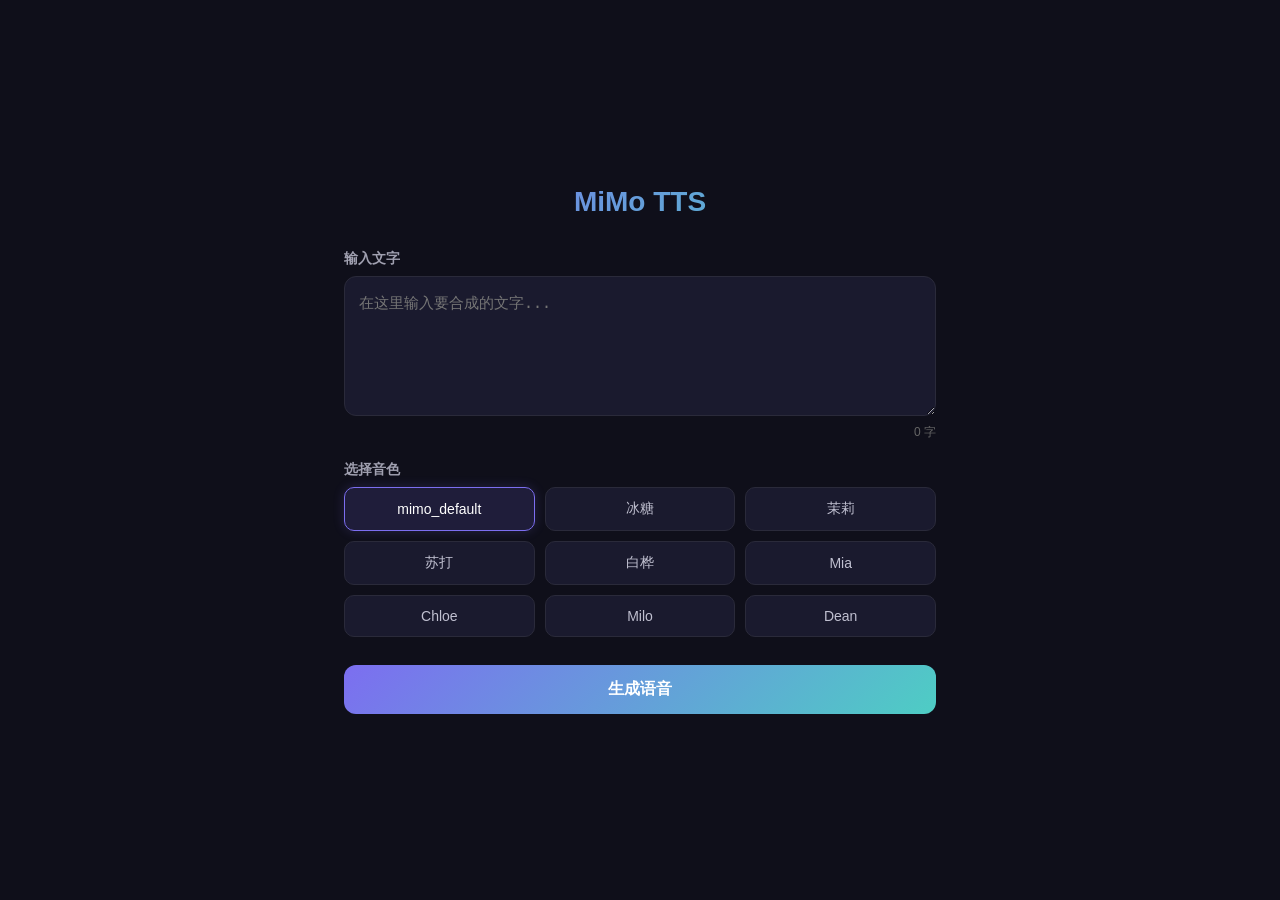
==== static/index.html @ 5cbff575 "initial: existing TTS web app" ====
<!DOCTYPE html>
<html lang="zh-CN">
<head>
<meta charset="UTF-8">
<meta name="viewport" content="width=device-width, initial-scale=1.0">
<title>MiMo TTS - 语音合成</title>
<style>
  * { margin: 0; padding: 0; box-sizing: border-box; }
  body {
    font-family: -apple-system, BlinkMacSystemFont, 'Segoe UI', sans-serif;
    background: #0f0f1a;
    color: #e0e0e0;
    min-height: 100vh;
    display: flex;
    justify-content: center;
    align-items: center;
  }
  .container {
    width: 100%;
    max-width: 640px;
    padding: 24px;
  }
  h1 {
    text-align: center;
    font-size: 28px;
    font-weight: 700;
    margin-bottom: 32px;
    background: linear-gradient(135deg, #7c6ef0, #4ecdc4);
    -webkit-background-clip: text;
    -webkit-text-fill-color: transparent;
  }
  .form-group { margin-bottom: 20px; }
  label {
    display: block;
    font-size: 14px;
    font-weight: 600;
    color: #a0a0b0;
    margin-bottom: 8px;
  }
  textarea {
    width: 100%;
    height: 140px;
    padding: 14px;
    border: 1px solid #2a2a3a;
    border-radius: 12px;
    background: #1a1a2e;
    color: #e0e0e0;
    font-size: 15px;
    line-height: 1.6;
    resize: vertical;
    outline: none;
    transition: border-color 0.2s;
  }
  textarea:focus { border-color: #7c6ef0; }
  .voice-grid {
    display: grid;
    grid-template-columns: repeat(3, 1fr);
    gap: 10px;
  }
  .voice-btn {
    padding: 12px 8px;
    border: 1px solid #2a2a3a;
    border-radius: 10px;
    background: #1a1a2e;
    color: #c0c0d0;
    font-size: 14px;
    cursor: pointer;
    transition: all 0.2s;
    text-align: center;
  }
  .voice-btn:hover { border-color: #7c6ef0; color: #fff; }
  .voice-btn.active {
    border-color: #7c6ef0;
    background: rgba(124, 110, 240, 0.15);
    color: #fff;
    box-shadow: 0 0 12px rgba(124, 110, 240, 0.2);
  }
  .generate-btn {
    width: 100%;
    padding: 14px;
    border: none;
    border-radius: 12px;
    background: linear-gradient(135deg, #7c6ef0, #4ecdc4);
    color: #fff;
    font-size: 16px;
    font-weight: 600;
    cursor: pointer;
    transition: opacity 0.2s;
    margin-top: 8px;
  }
  .generate-btn:hover { opacity: 0.9; }
  .generate-btn:disabled {
    opacity: 0.5;
    cursor: not-allowed;
  }
  .result {
    margin-top: 24px;
    padding: 20px;
    border-radius: 12px;
    background: #1a1a2e;
    border: 1px solid #2a2a3a;
    display: none;
  }
  .result.show { display: block; }
  .result-label {
    font-size: 14px;
    font-weight: 600;
    color: #a0a0b0;
    margin-bottom: 12px;
  }
  audio {
    width: 100%;
    height: 48px;
    border-radius: 8px;
    outline: none;
  }
  .error {
    margin-top: 16px;
    padding: 12px 16px;
    border-radius: 10px;
    background: rgba(255, 80, 80, 0.1);
    border: 1px solid rgba(255, 80, 80, 0.3);
    color: #ff6b6b;
    font-size: 14px;
    display: none;
  }
  .error.show { display: block; }
  .char-count {
    text-align: right;
    font-size: 12px;
    color: #666;
    margin-top: 4px;
  }
  .loading {
    display: none;
    text-align: center;
    margin-top: 20px;
  }
  .loading.show { display: block; }
  .spinner {
    display: inline-block;
    width: 24px;
    height: 24px;
    border: 3px solid #2a2a3a;
    border-top-color: #7c6ef0;
    border-radius: 50%;
    animation: spin 0.8s linear infinite;
  }
  @keyframes spin { to { transform: rotate(360deg); } }
  .loading-text {
    margin-top: 8px;
    font-size: 14px;
    color: #888;
  }
</style>
</head>
<body>
<div class="container">
  <h1>MiMo TTS</h1>

  <div class="form-group">
    <label>输入文字</label>
    <textarea id="text" placeholder="在这里输入要合成的文字..."></textarea>
    <div class="char-count"><span id="count">0</span> 字</div>
  </div>

  <div class="form-group">
    <label>选择音色</label>
    <div class="voice-grid" id="voices"></div>
  </div>

  <button class="generate-btn" id="btn" onclick="generate()">生成语音</button>

  <div class="loading" id="loading">
    <div class="spinner"></div>
    <div class="loading-text">正在生成语音，请稍候...</div>
  </div>

  <div class="error" id="error"></div>

  <div class="result" id="result">
    <div class="result-label">生成结果</div>
    <audio id="audio" controls></audio>
  </div>
</div>

<script>
const VOICES = ["mimo_default", "冰糖", "茉莉", "苏打", "白桦", "Mia", "Chloe", "Milo", "Dean"];
let selectedVoice = "mimo_default";

const voicesEl = document.getElementById("voices");
const textEl = document.getElementById("text");
const countEl = document.getElementById("count");
const btnEl = document.getElementById("btn");
const loadingEl = document.getElementById("loading");
const errorEl = document.getElementById("error");
const resultEl = document.getElementById("result");
const audioEl = document.getElementById("audio");

VOICES.forEach(v => {
  const btn = document.createElement("button");
  btn.className = "voice-btn" + (v === selectedVoice ? " active" : "");
  btn.textContent = v;
  btn.onclick = () => {
    document.querySelectorAll(".voice-btn").forEach(b => b.classList.remove("active"));
    btn.classList.add("active");
    selectedVoice = v;
  };
  voicesEl.appendChild(btn);
});

textEl.addEventListener("input", () => {
  countEl.textContent = textEl.value.length;
});

async function generate() {
  const text = textEl.value.trim();
  if (!text) { showError("请输入文字"); return; }

  hideError();
  resultEl.classList.remove("show");
  btnEl.disabled = true;
  loadingEl.classList.add("show");

  try {
    const resp = await fetch("/api/tts", {
      method: "POST",
      headers: { "Content-Type": "application/json" },
      body: JSON.stringify({ text, voice: selectedVoice }),
    });

    const data = await resp.json();
    if (!resp.ok) throw new Error(data.error || "Request failed");

    const blob = b64toBlob(data.audio, "audio/wav");
    audioEl.src = URL.createObjectURL(blob);
    resultEl.classList.add("show");
    audioEl.play();
  } catch (e) {
    showError(e.message);
  } finally {
    btnEl.disabled = false;
    loadingEl.classList.remove("show");
  }
}

function b64toBlob(b64, type) {
  const bin = atob(b64);
  const arr = new Uint8Array(bin.length);
  for (let i = 0; i < bin.length; i++) arr[i] = bin.charCodeAt(i);
  return new Blob([arr], { type });
}

function showError(msg) {
  errorEl.textContent = msg;
  errorEl.classList.add("show");
}
function hideError() {
  errorEl.classList.remove("show");
}
</script>
</body>
</html>
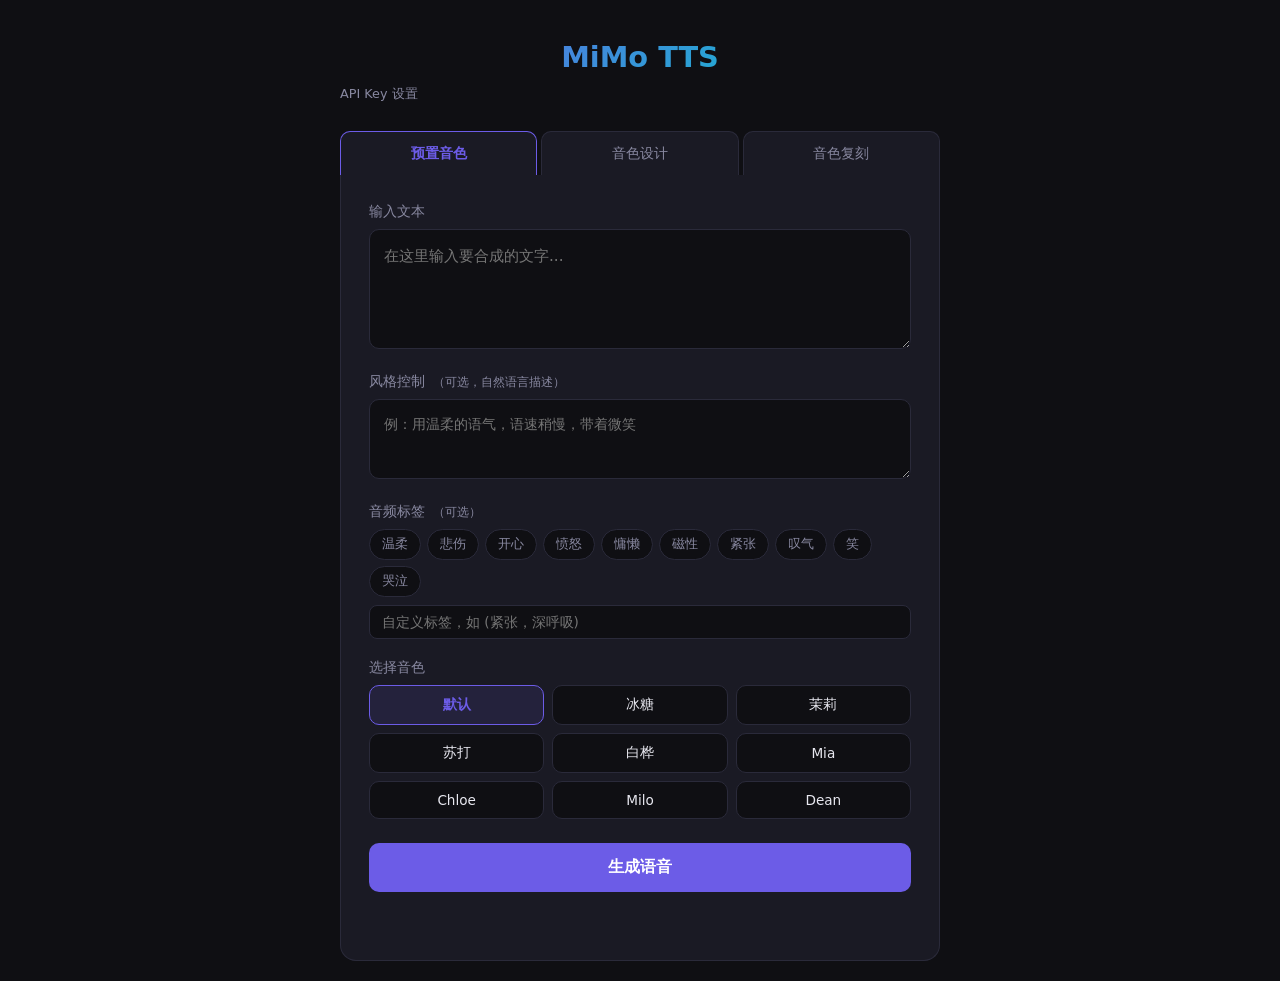
==== commit cd7847d7: "feat: add HTML page with three tabs Replace the single-tab TTS page with a full three-tab interface:" ====
--- a/static/index.html
+++ b/static/index.html
@@ -3,261 +3,162 @@
 <head>
 <meta charset="UTF-8">
 <meta name="viewport" content="width=device-width, initial-scale=1.0">
-<title>MiMo TTS - 语音合成</title>
-<style>
-  * { margin: 0; padding: 0; box-sizing: border-box; }
-  body {
-    font-family: -apple-system, BlinkMacSystemFont, 'Segoe UI', sans-serif;
-    background: #0f0f1a;
-    color: #e0e0e0;
-    min-height: 100vh;
-    display: flex;
-    justify-content: center;
-    align-items: center;
-  }
-  .container {
-    width: 100%;
-    max-width: 640px;
-    padding: 24px;
-  }
-  h1 {
-    text-align: center;
-    font-size: 28px;
-    font-weight: 700;
-    margin-bottom: 32px;
-    background: linear-gradient(135deg, #7c6ef0, #4ecdc4);
-    -webkit-background-clip: text;
-    -webkit-text-fill-color: transparent;
-  }
-  .form-group { margin-bottom: 20px; }
-  label {
-    display: block;
-    font-size: 14px;
-    font-weight: 600;
-    color: #a0a0b0;
-    margin-bottom: 8px;
-  }
-  textarea {
-    width: 100%;
-    height: 140px;
-    padding: 14px;
-    border: 1px solid #2a2a3a;
-    border-radius: 12px;
-    background: #1a1a2e;
-    color: #e0e0e0;
-    font-size: 15px;
-    line-height: 1.6;
-    resize: vertical;
-    outline: none;
-    transition: border-color 0.2s;
-  }
-  textarea:focus { border-color: #7c6ef0; }
-  .voice-grid {
-    display: grid;
-    grid-template-columns: repeat(3, 1fr);
-    gap: 10px;
-  }
-  .voice-btn {
-    padding: 12px 8px;
-    border: 1px solid #2a2a3a;
-    border-radius: 10px;
-    background: #1a1a2e;
-    color: #c0c0d0;
-    font-size: 14px;
-    cursor: pointer;
-    transition: all 0.2s;
-    text-align: center;
-  }
-  .voice-btn:hover { border-color: #7c6ef0; color: #fff; }
-  .voice-btn.active {
-    border-color: #7c6ef0;
-    background: rgba(124, 110, 240, 0.15);
-    color: #fff;
-    box-shadow: 0 0 12px rgba(124, 110, 240, 0.2);
-  }
-  .generate-btn {
-    width: 100%;
-    padding: 14px;
-    border: none;
-    border-radius: 12px;
-    background: linear-gradient(135deg, #7c6ef0, #4ecdc4);
-    color: #fff;
-    font-size: 16px;
-    font-weight: 600;
-    cursor: pointer;
-    transition: opacity 0.2s;
-    margin-top: 8px;
-  }
-  .generate-btn:hover { opacity: 0.9; }
-  .generate-btn:disabled {
-    opacity: 0.5;
-    cursor: not-allowed;
-  }
-  .result {
-    margin-top: 24px;
-    padding: 20px;
-    border-radius: 12px;
-    background: #1a1a2e;
-    border: 1px solid #2a2a3a;
-    display: none;
-  }
-  .result.show { display: block; }
-  .result-label {
-    font-size: 14px;
-    font-weight: 600;
-    color: #a0a0b0;
-    margin-bottom: 12px;
-  }
-  audio {
-    width: 100%;
-    height: 48px;
-    border-radius: 8px;
-    outline: none;
-  }
-  .error {
-    margin-top: 16px;
-    padding: 12px 16px;
-    border-radius: 10px;
-    background: rgba(255, 80, 80, 0.1);
-    border: 1px solid rgba(255, 80, 80, 0.3);
-    color: #ff6b6b;
-    font-size: 14px;
-    display: none;
-  }
-  .error.show { display: block; }
-  .char-count {
-    text-align: right;
-    font-size: 12px;
-    color: #666;
-    margin-top: 4px;
-  }
-  .loading {
-    display: none;
-    text-align: center;
-    margin-top: 20px;
-  }
-  .loading.show { display: block; }
-  .spinner {
-    display: inline-block;
-    width: 24px;
-    height: 24px;
-    border: 3px solid #2a2a3a;
-    border-top-color: #7c6ef0;
-    border-radius: 50%;
-    animation: spin 0.8s linear infinite;
-  }
-  @keyframes spin { to { transform: rotate(360deg); } }
-  .loading-text {
-    margin-top: 8px;
-    font-size: 14px;
-    color: #888;
-  }
-</style>
+<title>MiMo TTS</title>
+<link rel="stylesheet" href="style.css">
 </head>
 <body>
 <div class="container">
   <h1>MiMo TTS</h1>
 
-  <div class="form-group">
-    <label>输入文字</label>
-    <textarea id="text" placeholder="在这里输入要合成的文字..."></textarea>
-    <div class="char-count"><span id="count">0</span> 字</div>
+  <!-- API Key -->
+  <div class="api-key-section">
+    <button class="api-key-toggle" id="apiKeyToggle">API Key 设置</button>
+    <div class="api-key-panel" id="apiKeyPanel">
+      <div class="api-key-row">
+        <input type="password" id="apiKeyInput" placeholder="输入你的 API Key（留空使用默认）">
+        <button class="btn-sm" id="apiKeySave">保存</button>
+        <button class="btn-sm" id="apiKeyReset">恢复默认</button>
+      </div>
+    </div>
   </div>
 
-  <div class="form-group">
-    <label>选择音色</label>
-    <div class="voice-grid" id="voices"></div>
+  <!-- Tabs -->
+  <div class="tabs">
+    <button class="tab-btn active" data-tab="preset">预置音色</button>
+    <button class="tab-btn" data-tab="design">音色设计</button>
+    <button class="tab-btn" data-tab="clone">音色复刻</button>
   </div>
 
-  <button class="generate-btn" id="btn" onclick="generate()">生成语音</button>
+  <div class="card">
+    <!-- Tab 1: Preset -->
+    <div class="tab-content active" id="tab-preset">
+      <div class="input-group">
+        <label>输入文本</label>
+        <textarea id="presetText" placeholder="在这里输入要合成的文字..."></textarea>
+      </div>
 
-  <div class="loading" id="loading">
-    <div class="spinner"></div>
-    <div class="loading-text">正在生成语音，请稍候...</div>
-  </div>
+      <div class="input-group">
+        <label>风格控制 <span class="optional-hint">（可选，自然语言描述）</span></label>
+        <textarea class="small" id="presetStyle" placeholder="例：用温柔的语气，语速稍慢，带着微笑"></textarea>
+      </div>
 
-  <div class="error" id="error"></div>
+      <div class="input-group">
+        <label>音频标签 <span class="optional-hint">（可选）</span></label>
+        <div class="tag-buttons" id="tagButtons">
+          <button class="tag-btn" data-tag="(温柔)">温柔</button>
+          <button class="tag-btn" data-tag="(悲伤)">悲伤</button>
+          <button class="tag-btn" data-tag="(开心)">开心</button>
+          <button class="tag-btn" data-tag="(愤怒)">愤怒</button>
+          <button class="tag-btn" data-tag="(慵懒)">慵懒</button>
+          <button class="tag-btn" data-tag="(磁性)">磁性</button>
+          <button class="tag-btn" data-tag="(紧张)">紧张</button>
+          <button class="tag-btn" data-tag="(叹气)">叹气</button>
+          <button class="tag-btn" data-tag="(笑)">笑</button>
+          <button class="tag-btn" data-tag="(哭泣)">哭泣</button>
+        </div>
+        <input type="text" id="presetTag" placeholder="自定义标签，如 (紧张，深呼吸)" style="
+          width: 100%;
+          padding: 8px 12px;
+          background: var(--bg);
+          border: 1px solid var(--border);
+          border-radius: 8px;
+          color: var(--text);
+          font-size: 0.85rem;
+          font-family: inherit;
+          outline: none;
+        ">
+      </div>
 
-  <div class="result" id="result">
-    <div class="result-label">生成结果</div>
-    <audio id="audio" controls></audio>
+      <div class="input-group">
+        <label>选择音色</label>
+        <div class="voice-grid" id="voiceGrid">
+          <button class="voice-btn active" data-voice="mimo_default">默认</button>
+          <button class="voice-btn" data-voice="冰糖">冰糖</button>
+          <button class="voice-btn" data-voice="茉莉">茉莉</button>
+          <button class="voice-btn" data-voice="苏打">苏打</button>
+          <button class="voice-btn" data-voice="白桦">白桦</button>
+          <button class="voice-btn" data-voice="Mia">Mia</button>
+          <button class="voice-btn" data-voice="Chloe">Chloe</button>
+          <button class="voice-btn" data-voice="Milo">Milo</button>
+          <button class="voice-btn" data-voice="Dean">Dean</button>
+        </div>
+      </div>
+
+      <button class="generate-btn" id="presetGenerate">生成语音</button>
+      <div class="player-section" id="presetPlayer">
+        <div class="player-row">
+          <audio id="presetAudio" controls></audio>
+          <a class="download-btn" id="presetDownload" download="preset.wav">下载</a>
+        </div>
+      </div>
+      <div class="status" id="presetStatus"></div>
+    </div>
+
+    <!-- Tab 2: Design -->
+    <div class="tab-content" id="tab-design">
+      <div class="input-group">
+        <label>音色描述</label>
+        <textarea id="designDesc" placeholder="描述你想要的音色，例：年轻女性，温柔甜美，语速适中，像在耳边轻声说话"></textarea>
+      </div>
+
+      <div class="checkbox-group">
+        <input type="checkbox" id="designOptimize" checked>
+        <label for="designOptimize">智能润色文本（optimize_text_preview）</label>
+      </div>
+
+      <div class="input-group">
+        <label>合成文本 <span class="optional-hint">（开启智能润色时可不填）</span></label>
+        <textarea class="small" id="designText" placeholder="要合成的文本..."></textarea>
+      </div>
+
+      <button class="generate-btn" id="designGenerate">生成语音</button>
+      <div class="player-section" id="designPlayer">
+        <div class="player-row">
+          <audio id="designAudio" controls></audio>
+          <a class="download-btn" id="designDownload" download="design.wav">下载</a>
+        </div>
+      </div>
+      <div class="status" id="designStatus"></div>
+    </div>
+
+    <!-- Tab 3: Clone -->
+    <div class="tab-content" id="tab-clone">
+      <div class="input-group">
+        <label>上传音频样本</label>
+        <div class="upload-zone" id="uploadZone">
+          <div class="upload-icon">+</div>
+          <div class="upload-text">拖拽文件到此处，或点击选择</div>
+          <div class="upload-hint">支持 mp3、wav，最大 10MB</div>
+        </div>
+        <input type="file" id="cloneFile" accept=".mp3,.wav" style="display:none">
+        <div class="file-info" id="fileInfo">
+          <span class="file-name" id="fileName"></span>
+          <button class="file-remove" id="fileRemove">✕</button>
+        </div>
+      </div>
+
+      <div class="input-group">
+        <label>风格控制 <span class="optional-hint">（可选，自然语言描述）</span></label>
+        <textarea class="small" id="cloneStyle" placeholder="例：用欢快的语气，语速稍快"></textarea>
+      </div>
+
+      <div class="input-group">
+        <label>合成文本</label>
+        <textarea id="cloneText" placeholder="要合成的文字..."></textarea>
+      </div>
+
+      <button class="generate-btn" id="cloneGenerate">生成语音</button>
+      <div class="player-section" id="clonePlayer">
+        <div class="player-row">
+          <audio id="cloneAudio" controls></audio>
+          <a class="download-btn" id="cloneDownload" download="clone.wav">下载</a>
+        </div>
+      </div>
+      <div class="status" id="cloneStatus"></div>
+    </div>
   </div>
 </div>
 
-<script>
-const VOICES = ["mimo_default", "冰糖", "茉莉", "苏打", "白桦", "Mia", "Chloe", "Milo", "Dean"];
-let selectedVoice = "mimo_default";
-
-const voicesEl = document.getElementById("voices");
-const textEl = document.getElementById("text");
-const countEl = document.getElementById("count");
-const btnEl = document.getElementById("btn");
-const loadingEl = document.getElementById("loading");
-const errorEl = document.getElementById("error");
-const resultEl = document.getElementById("result");
-const audioEl = document.getElementById("audio");
-
-VOICES.forEach(v => {
-  const btn = document.createElement("button");
-  btn.className = "voice-btn" + (v === selectedVoice ? " active" : "");
-  btn.textContent = v;
-  btn.onclick = () => {
-    document.querySelectorAll(".voice-btn").forEach(b => b.classList.remove("active"));
-    btn.classList.add("active");
-    selectedVoice = v;
-  };
-  voicesEl.appendChild(btn);
-});
-
-textEl.addEventListener("input", () => {
-  countEl.textContent = textEl.value.length;
-});
-
-async function generate() {
-  const text = textEl.value.trim();
-  if (!text) { showError("请输入文字"); return; }
-
-  hideError();
-  resultEl.classList.remove("show");
-  btnEl.disabled = true;
-  loadingEl.classList.add("show");
-
-  try {
-    const resp = await fetch("/api/tts", {
-      method: "POST",
-      headers: { "Content-Type": "application/json" },
-      body: JSON.stringify({ text, voice: selectedVoice }),
-    });
-
-    const data = await resp.json();
-    if (!resp.ok) throw new Error(data.error || "Request failed");
-
-    const blob = b64toBlob(data.audio, "audio/wav");
-    audioEl.src = URL.createObjectURL(blob);
-    resultEl.classList.add("show");
-    audioEl.play();
-  } catch (e) {
-    showError(e.message);
-  } finally {
-    btnEl.disabled = false;
-    loadingEl.classList.remove("show");
-  }
-}
-
-function b64toBlob(b64, type) {
-  const bin = atob(b64);
-  const arr = new Uint8Array(bin.length);
-  for (let i = 0; i < bin.length; i++) arr[i] = bin.charCodeAt(i);
-  return new Blob([arr], { type });
-}
-
-function showError(msg) {
-  errorEl.textContent = msg;
-  errorEl.classList.add("show");
-}
-function hideError() {
-  errorEl.classList.remove("show");
-}
-</script>
+<script src="app.js"></script>
 </body>
 </html>
--- a/static/style.css
+++ b/static/style.css
@@ -0,0 +1,406 @@
+* { margin: 0; padding: 0; box-sizing: border-box; }
+
+:root {
+  --bg: #0f0f13;
+  --card: #1a1a24;
+  --border: #2a2a3a;
+  --primary: #6c5ce7;
+  --primary-hover: #7c6cf7;
+  --text: #e8e8f0;
+  --text-dim: #8888a0;
+  --accent: #00cec9;
+  --error: #ff6b6b;
+}
+
+body {
+  font-family: 'Segoe UI', system-ui, -apple-system, sans-serif;
+  background: var(--bg);
+  color: var(--text);
+  min-height: 100vh;
+  display: flex;
+  justify-content: center;
+  padding: 20px;
+}
+
+.container {
+  width: 100%;
+  max-width: 600px;
+  padding-top: 20px;
+}
+
+/* Header */
+h1 {
+  text-align: center;
+  font-size: 1.8rem;
+  font-weight: 700;
+  margin-bottom: 8px;
+  background: linear-gradient(135deg, var(--primary), var(--accent));
+  -webkit-background-clip: text;
+  -webkit-text-fill-color: transparent;
+}
+
+/* API Key Section */
+.api-key-section {
+  margin-bottom: 24px;
+}
+
+.api-key-toggle {
+  background: none;
+  border: none;
+  color: var(--text-dim);
+  font-size: 0.8rem;
+  cursor: pointer;
+  padding: 4px 0;
+  font-family: inherit;
+}
+
+.api-key-toggle:hover { color: var(--text); }
+
+.api-key-panel {
+  display: none;
+  margin-top: 8px;
+  padding: 14px;
+  background: var(--card);
+  border: 1px solid var(--border);
+  border-radius: 10px;
+}
+
+.api-key-panel.show { display: block; }
+
+.api-key-row {
+  display: flex;
+  gap: 8px;
+  align-items: center;
+}
+
+.api-key-row input {
+  flex: 1;
+  padding: 8px 12px;
+  background: var(--bg);
+  border: 1px solid var(--border);
+  border-radius: 8px;
+  color: var(--text);
+  font-size: 0.85rem;
+  font-family: inherit;
+  outline: none;
+}
+
+.api-key-row input:focus { border-color: var(--primary); }
+
+.btn-sm {
+  padding: 8px 14px;
+  border: 1px solid var(--border);
+  border-radius: 8px;
+  background: var(--bg);
+  color: var(--text-dim);
+  font-size: 0.8rem;
+  cursor: pointer;
+  font-family: inherit;
+  white-space: nowrap;
+}
+
+.btn-sm:hover { border-color: var(--primary); color: var(--text); }
+
+/* Tabs */
+.tabs {
+  display: flex;
+  gap: 4px;
+  margin-bottom: 0;
+}
+
+.tab-btn {
+  flex: 1;
+  padding: 12px 8px;
+  background: var(--card);
+  border: 1px solid var(--border);
+  border-bottom: none;
+  border-radius: 10px 10px 0 0;
+  color: var(--text-dim);
+  font-size: 0.9rem;
+  font-weight: 500;
+  cursor: pointer;
+  font-family: inherit;
+  transition: all 0.2s;
+}
+
+.tab-btn:hover { color: var(--text); }
+
+.tab-btn.active {
+  background: var(--card);
+  color: var(--primary);
+  border-color: var(--primary);
+  font-weight: 600;
+}
+
+/* Card */
+.card {
+  background: var(--card);
+  border: 1px solid var(--border);
+  border-radius: 0 0 16px 16px;
+  padding: 28px;
+  border-top: none;
+}
+
+/* Tab content */
+.tab-content { display: none; }
+.tab-content.active { display: block; }
+
+/* Form elements */
+label {
+  display: block;
+  font-size: 0.85rem;
+  color: var(--text-dim);
+  margin-bottom: 8px;
+  font-weight: 500;
+}
+
+textarea {
+  width: 100%;
+  height: 120px;
+  background: var(--bg);
+  border: 1px solid var(--border);
+  border-radius: 10px;
+  color: var(--text);
+  padding: 14px;
+  font-size: 0.95rem;
+  resize: vertical;
+  outline: none;
+  transition: border-color 0.2s;
+  font-family: inherit;
+  line-height: 1.6;
+}
+
+textarea:focus { border-color: var(--primary); }
+
+textarea.small {
+  height: 80px;
+  font-size: 0.85rem;
+}
+
+.input-group { margin-bottom: 20px; }
+
+.input-group label {
+  margin-bottom: 8px;
+}
+
+.optional-hint {
+  font-size: 0.75rem;
+  color: var(--text-dim);
+  font-weight: 400;
+  margin-left: 4px;
+}
+
+/* Voice grid */
+.voice-grid {
+  display: grid;
+  grid-template-columns: repeat(3, 1fr);
+  gap: 8px;
+  margin-bottom: 20px;
+}
+
+.voice-btn {
+  background: var(--bg);
+  border: 1.5px solid var(--border);
+  border-radius: 10px;
+  color: var(--text);
+  padding: 10px 6px;
+  font-size: 0.85rem;
+  cursor: pointer;
+  transition: all 0.2s;
+  text-align: center;
+  font-family: inherit;
+}
+
+.voice-btn:hover { border-color: var(--primary); }
+
+.voice-btn.active {
+  border-color: var(--primary);
+  background: rgba(108, 92, 231, 0.12);
+  color: var(--primary);
+  font-weight: 600;
+}
+
+/* Audio tag quick buttons */
+.tag-buttons {
+  display: flex;
+  flex-wrap: wrap;
+  gap: 6px;
+  margin-bottom: 8px;
+}
+
+.tag-btn {
+  padding: 6px 12px;
+  background: var(--bg);
+  border: 1px solid var(--border);
+  border-radius: 16px;
+  color: var(--text-dim);
+  font-size: 0.8rem;
+  cursor: pointer;
+  font-family: inherit;
+  transition: all 0.2s;
+}
+
+.tag-btn:hover { border-color: var(--accent); color: var(--accent); }
+
+.tag-btn.active {
+  border-color: var(--accent);
+  background: rgba(0, 206, 201, 0.12);
+  color: var(--accent);
+}
+
+/* Checkbox */
+.checkbox-group {
+  display: flex;
+  align-items: center;
+  gap: 8px;
+  margin-bottom: 16px;
+}
+
+.checkbox-group input[type="checkbox"] {
+  accent-color: var(--primary);
+  width: 16px;
+  height: 16px;
+}
+
+.checkbox-group label {
+  margin-bottom: 0;
+  font-size: 0.85rem;
+  cursor: pointer;
+}
+
+/* File upload */
+.upload-zone {
+  border: 2px dashed var(--border);
+  border-radius: 12px;
+  padding: 28px;
+  text-align: center;
+  cursor: pointer;
+  transition: all 0.2s;
+  margin-bottom: 8px;
+}
+
+.upload-zone:hover,
+.upload-zone.dragover {
+  border-color: var(--primary);
+  background: rgba(108, 92, 231, 0.05);
+}
+
+.upload-zone .upload-icon {
+  font-size: 2rem;
+  margin-bottom: 8px;
+}
+
+.upload-zone .upload-text {
+  color: var(--text-dim);
+  font-size: 0.85rem;
+}
+
+.upload-zone .upload-hint {
+  color: var(--text-dim);
+  font-size: 0.75rem;
+  margin-top: 4px;
+}
+
+.file-info {
+  display: none;
+  align-items: center;
+  gap: 8px;
+  padding: 10px 14px;
+  background: var(--bg);
+  border: 1px solid var(--border);
+  border-radius: 8px;
+  margin-bottom: 16px;
+  font-size: 0.85rem;
+}
+
+.file-info.show { display: flex; }
+
+.file-info .file-name { flex: 1; color: var(--accent); }
+
+.file-remove {
+  background: none;
+  border: none;
+  color: var(--error);
+  cursor: pointer;
+  font-size: 1rem;
+  padding: 0 4px;
+}
+
+/* Generate button */
+.generate-btn {
+  width: 100%;
+  padding: 14px;
+  background: var(--primary);
+  border: none;
+  border-radius: 10px;
+  color: white;
+  font-size: 1rem;
+  font-weight: 600;
+  cursor: pointer;
+  transition: all 0.2s;
+  font-family: inherit;
+  margin-top: 4px;
+}
+
+.generate-btn:hover:not(:disabled) {
+  background: var(--primary-hover);
+  transform: translateY(-1px);
+}
+
+.generate-btn:disabled {
+  opacity: 0.5;
+  cursor: not-allowed;
+  transform: none;
+}
+
+.generate-btn.loading {
+  background: var(--border);
+  pointer-events: none;
+}
+
+/* Player section */
+.player-section {
+  margin-top: 24px;
+  display: none;
+}
+
+.player-section.show { display: block; }
+
+.player-row {
+  display: flex;
+  align-items: center;
+  gap: 12px;
+}
+
+audio {
+  flex: 1;
+  height: 48px;
+  border-radius: 8px;
+  outline: none;
+}
+
+.download-btn {
+  padding: 10px 16px;
+  background: var(--bg);
+  border: 1px solid var(--border);
+  border-radius: 8px;
+  color: var(--text);
+  font-size: 0.85rem;
+  cursor: pointer;
+  font-family: inherit;
+  white-space: nowrap;
+  text-decoration: none;
+}
+
+.download-btn:hover { border-color: var(--accent); color: var(--accent); }
+
+/* Status */
+.status {
+  text-align: center;
+  margin-top: 16px;
+  font-size: 0.85rem;
+  min-height: 24px;
+}
+
+.status.error { color: var(--error); }
+.status.success { color: var(--accent); }
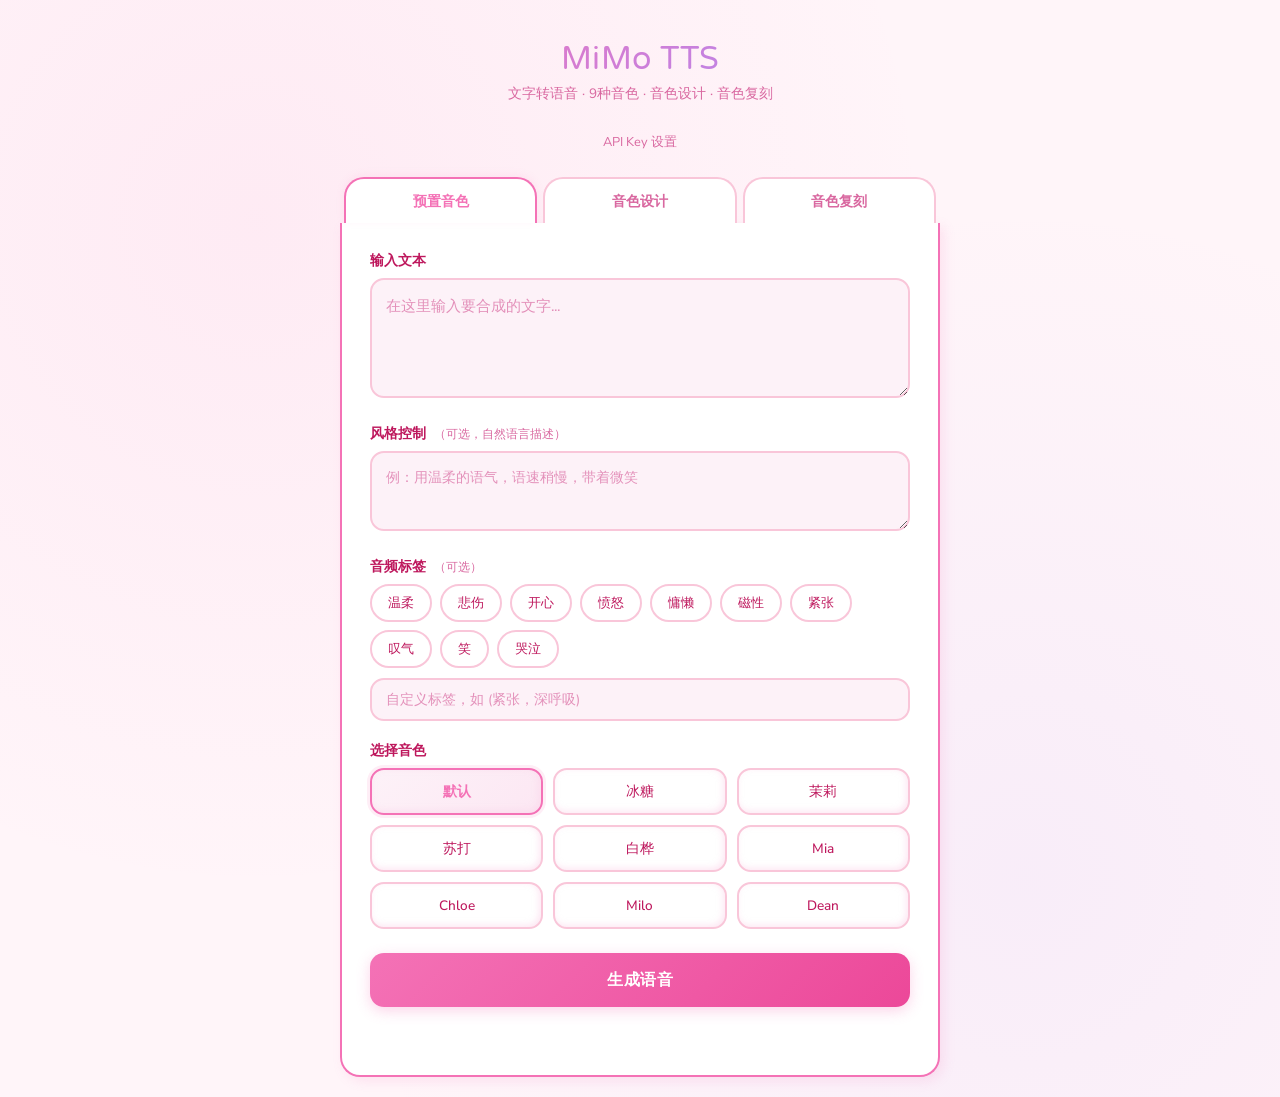
==== commit 190bfba7: "feat: redesign frontend with cute claymorphism style" ====
--- a/static/index.html
+++ b/static/index.html
@@ -9,6 +9,7 @@
 <body>
 <div class="container">
   <h1>MiMo TTS</h1>
+  <p class="subtitle">文字转语音 · 9种音色 · 音色设计 · 音色复刻</p>
 
   <!-- API Key -->
   <div class="api-key-section">
@@ -56,17 +57,7 @@
           <button class="tag-btn" data-tag="(笑)">笑</button>
           <button class="tag-btn" data-tag="(哭泣)">哭泣</button>
         </div>
-        <input type="text" id="presetTag" placeholder="自定义标签，如 (紧张，深呼吸)" style="
-          width: 100%;
-          padding: 8px 12px;
-          background: var(--bg);
-          border: 1px solid var(--border);
-          border-radius: 8px;
-          color: var(--text);
-          font-size: 0.85rem;
-          font-family: inherit;
-          outline: none;
-        ">
+        <input type="text" id="presetTag" class="custom-tag-input" placeholder="自定义标签，如 (紧张，深呼吸)">
       </div>
 
       <div class="input-group">
--- a/static/style.css
+++ b/static/style.css
@@ -1,20 +1,36 @@
+@import url('https://fonts.googleapis.com/css2?family=Nunito+Sans:wght@300;400;500;600;700&family=Varela+Round&display=swap');
+
 * { margin: 0; padding: 0; box-sizing: border-box; }
 
 :root {
-  --bg: #0f0f13;
-  --card: #1a1a24;
-  --border: #2a2a3a;
-  --primary: #6c5ce7;
-  --primary-hover: #7c6cf7;
-  --text: #e8e8f0;
-  --text-dim: #8888a0;
-  --accent: #00cec9;
-  --error: #ff6b6b;
+  --bg: #FFF5F9;
+  --card: #FFFFFF;
+  --border: #F9C6D9;
+  --border-thick: 3px solid #F9C6D9;
+  --primary: #F472B6;
+  --primary-hover: #EC4899;
+  --primary-light: #FDF2F8;
+  --secondary: #FBCFE8;
+  --text: #9D174D;
+  --text-dim: #BE185D;
+  --text-muted: #D968A0;
+  --accent: #A78BFA;
+  --accent-light: #EDE9FE;
+  --success: #34D399;
+  --error: #FB7185;
+  --shadow-outer: 4px 4px 12px rgba(244, 114, 182, 0.15);
+  --shadow-inner: inset -2px -2px 6px rgba(251, 207, 232, 0.5);
+  --radius: 20px;
+  --radius-sm: 14px;
+  --radius-pill: 50px;
 }
 
 body {
-  font-family: 'Segoe UI', system-ui, -apple-system, sans-serif;
+  font-family: 'Nunito Sans', 'Varela Round', system-ui, sans-serif;
   background: var(--bg);
+  background-image:
+    radial-gradient(circle at 20% 20%, rgba(244, 114, 182, 0.08) 0%, transparent 50%),
+    radial-gradient(circle at 80% 80%, rgba(167, 139, 250, 0.08) 0%, transparent 50%);
   color: var(--text);
   min-height: 100vh;
   display: flex;
@@ -31,38 +47,55 @@
 /* Header */
 h1 {
   text-align: center;
-  font-size: 1.8rem;
-  font-weight: 700;
-  margin-bottom: 8px;
+  font-family: 'Varela Round', sans-serif;
+  font-size: 2rem;
+  font-weight: 400;
+  margin-bottom: 6px;
   background: linear-gradient(135deg, var(--primary), var(--accent));
   -webkit-background-clip: text;
   -webkit-text-fill-color: transparent;
+  letter-spacing: 0.5px;
+}
+
+.subtitle {
+  text-align: center;
+  color: var(--text-muted);
+  font-size: 0.85rem;
+  margin-bottom: 24px;
+  font-weight: 400;
 }
 
 /* API Key Section */
 .api-key-section {
-  margin-bottom: 24px;
+  margin-bottom: 20px;
+  text-align: center;
 }
 
 .api-key-toggle {
   background: none;
   border: none;
-  color: var(--text-dim);
+  color: var(--text-muted);
   font-size: 0.8rem;
   cursor: pointer;
-  padding: 4px 0;
-  font-family: inherit;
-}
-
-.api-key-toggle:hover { color: var(--text); }
+  padding: 6px 16px;
+  font-family: inherit;
+  border-radius: var(--radius-pill);
+  transition: all 0.2s ease;
+}
+
+.api-key-toggle:hover {
+  color: var(--primary);
+  background: var(--primary-light);
+}
 
 .api-key-panel {
   display: none;
-  margin-top: 8px;
-  padding: 14px;
-  background: var(--card);
-  border: 1px solid var(--border);
-  border-radius: 10px;
+  margin-top: 10px;
+  padding: 16px;
+  background: var(--card);
+  border: var(--border-thick);
+  border-radius: var(--radius);
+  box-shadow: var(--shadow-outer);
 }
 
 .api-key-panel.show { display: block; }
@@ -75,70 +108,85 @@
 
 .api-key-row input {
   flex: 1;
-  padding: 8px 12px;
-  background: var(--bg);
-  border: 1px solid var(--border);
-  border-radius: 8px;
+  padding: 10px 14px;
+  background: var(--primary-light);
+  border: 2px solid var(--border);
+  border-radius: var(--radius-sm);
   color: var(--text);
   font-size: 0.85rem;
   font-family: inherit;
   outline: none;
-}
-
-.api-key-row input:focus { border-color: var(--primary); }
+  transition: border-color 0.2s ease;
+}
+
+.api-key-row input:focus {
+  border-color: var(--primary);
+  box-shadow: 0 0 0 3px rgba(244, 114, 182, 0.15);
+}
 
 .btn-sm {
-  padding: 8px 14px;
-  border: 1px solid var(--border);
-  border-radius: 8px;
-  background: var(--bg);
+  padding: 10px 16px;
+  border: 2px solid var(--border);
+  border-radius: var(--radius-sm);
+  background: var(--card);
   color: var(--text-dim);
   font-size: 0.8rem;
   cursor: pointer;
   font-family: inherit;
   white-space: nowrap;
-}
-
-.btn-sm:hover { border-color: var(--primary); color: var(--text); }
+  transition: all 0.2s ease;
+  font-weight: 600;
+}
+
+.btn-sm:hover {
+  border-color: var(--primary);
+  color: var(--primary);
+  background: var(--primary-light);
+}
 
 /* Tabs */
 .tabs {
   display: flex;
-  gap: 4px;
+  gap: 6px;
   margin-bottom: 0;
+  padding: 0 4px;
 }
 
 .tab-btn {
   flex: 1;
   padding: 12px 8px;
   background: var(--card);
-  border: 1px solid var(--border);
+  border: 2px solid var(--border);
   border-bottom: none;
-  border-radius: 10px 10px 0 0;
-  color: var(--text-dim);
+  border-radius: var(--radius) var(--radius) 0 0;
+  color: var(--text-muted);
   font-size: 0.9rem;
-  font-weight: 500;
-  cursor: pointer;
-  font-family: inherit;
-  transition: all 0.2s;
-}
-
-.tab-btn:hover { color: var(--text); }
+  font-weight: 600;
+  cursor: pointer;
+  font-family: inherit;
+  transition: all 0.25s ease;
+}
+
+.tab-btn:hover {
+  color: var(--primary);
+  background: var(--primary-light);
+}
 
 .tab-btn.active {
   background: var(--card);
   color: var(--primary);
   border-color: var(--primary);
-  font-weight: 600;
+  box-shadow: 0 -2px 8px rgba(244, 114, 182, 0.1);
 }
 
 /* Card */
 .card {
   background: var(--card);
-  border: 1px solid var(--border);
-  border-radius: 0 0 16px 16px;
+  border: 2px solid var(--primary);
+  border-radius: 0 0 var(--radius) var(--radius);
   padding: 28px;
   border-top: none;
+  box-shadow: var(--shadow-outer);
 }
 
 /* Tab content */
@@ -151,26 +199,34 @@
   font-size: 0.85rem;
   color: var(--text-dim);
   margin-bottom: 8px;
-  font-weight: 500;
+  font-weight: 600;
 }
 
 textarea {
   width: 100%;
   height: 120px;
-  background: var(--bg);
-  border: 1px solid var(--border);
-  border-radius: 10px;
+  background: var(--primary-light);
+  border: 2px solid var(--border);
+  border-radius: var(--radius-sm);
   color: var(--text);
   padding: 14px;
   font-size: 0.95rem;
   resize: vertical;
   outline: none;
-  transition: border-color 0.2s;
+  transition: all 0.25s ease;
   font-family: inherit;
   line-height: 1.6;
 }
 
-textarea:focus { border-color: var(--primary); }
+textarea:focus {
+  border-color: var(--primary);
+  box-shadow: 0 0 0 3px rgba(244, 114, 182, 0.15);
+}
+
+textarea::placeholder {
+  color: var(--text-muted);
+  opacity: 0.7;
+}
 
 textarea.small {
   height: 80px;
@@ -185,7 +241,7 @@
 
 .optional-hint {
   font-size: 0.75rem;
-  color: var(--text-dim);
+  color: var(--text-muted);
   font-weight: 400;
   margin-left: 4px;
 }
@@ -194,72 +250,115 @@
 .voice-grid {
   display: grid;
   grid-template-columns: repeat(3, 1fr);
-  gap: 8px;
+  gap: 10px;
   margin-bottom: 20px;
 }
 
 .voice-btn {
-  background: var(--bg);
-  border: 1.5px solid var(--border);
-  border-radius: 10px;
-  color: var(--text);
-  padding: 10px 6px;
-  font-size: 0.85rem;
-  cursor: pointer;
-  transition: all 0.2s;
+  background: var(--card);
+  border: 2.5px solid var(--border);
+  border-radius: var(--radius-sm);
+  color: var(--text-dim);
+  padding: 12px 6px;
+  font-size: 0.85rem;
+  cursor: pointer;
+  transition: all 0.25s ease;
   text-align: center;
   font-family: inherit;
-}
-
-.voice-btn:hover { border-color: var(--primary); }
+  font-weight: 500;
+  box-shadow: var(--shadow-inner);
+}
+
+.voice-btn:hover {
+  border-color: var(--primary);
+  color: var(--primary);
+  transform: translateY(-2px);
+  box-shadow: var(--shadow-outer);
+}
 
 .voice-btn.active {
   border-color: var(--primary);
-  background: rgba(108, 92, 231, 0.12);
+  background: linear-gradient(135deg, #FDF2F8, #FCE7F3);
   color: var(--primary);
-  font-weight: 600;
+  font-weight: 700;
+  box-shadow:
+    var(--shadow-inner),
+    0 0 0 3px rgba(244, 114, 182, 0.12);
 }
 
 /* Audio tag quick buttons */
 .tag-buttons {
   display: flex;
   flex-wrap: wrap;
-  gap: 6px;
-  margin-bottom: 8px;
+  gap: 8px;
+  margin-bottom: 10px;
 }
 
 .tag-btn {
-  padding: 6px 12px;
-  background: var(--bg);
-  border: 1px solid var(--border);
-  border-radius: 16px;
+  padding: 8px 16px;
+  background: var(--card);
+  border: 2px solid var(--border);
+  border-radius: var(--radius-pill);
   color: var(--text-dim);
   font-size: 0.8rem;
   cursor: pointer;
   font-family: inherit;
-  transition: all 0.2s;
-}
-
-.tag-btn:hover { border-color: var(--accent); color: var(--accent); }
+  transition: all 0.25s ease;
+  font-weight: 500;
+}
+
+.tag-btn:hover {
+  border-color: var(--accent);
+  color: var(--accent);
+  background: var(--accent-light);
+  transform: translateY(-1px);
+}
 
 .tag-btn.active {
   border-color: var(--accent);
-  background: rgba(0, 206, 201, 0.12);
-  color: var(--accent);
+  background: linear-gradient(135deg, #EDE9FE, #DDD6FE);
+  color: #7C3AED;
+  font-weight: 700;
+  box-shadow: 0 2px 8px rgba(167, 139, 250, 0.2);
+}
+
+/* Custom tag input */
+.custom-tag-input {
+  width: 100%;
+  padding: 10px 14px;
+  background: var(--primary-light);
+  border: 2px solid var(--border);
+  border-radius: var(--radius-sm);
+  color: var(--text);
+  font-size: 0.85rem;
+  font-family: inherit;
+  outline: none;
+  transition: all 0.25s ease;
+}
+
+.custom-tag-input:focus {
+  border-color: var(--primary);
+  box-shadow: 0 0 0 3px rgba(244, 114, 182, 0.15);
+}
+
+.custom-tag-input::placeholder {
+  color: var(--text-muted);
+  opacity: 0.7;
 }
 
 /* Checkbox */
 .checkbox-group {
   display: flex;
   align-items: center;
-  gap: 8px;
+  gap: 10px;
   margin-bottom: 16px;
 }
 
 .checkbox-group input[type="checkbox"] {
   accent-color: var(--primary);
-  width: 16px;
-  height: 16px;
+  width: 18px;
+  height: 18px;
+  cursor: pointer;
 }
 
 .checkbox-group label {
@@ -270,98 +369,135 @@
 
 /* File upload */
 .upload-zone {
-  border: 2px dashed var(--border);
-  border-radius: 12px;
-  padding: 28px;
+  border: 3px dashed var(--border);
+  border-radius: var(--radius);
+  padding: 32px;
   text-align: center;
   cursor: pointer;
-  transition: all 0.2s;
+  transition: all 0.3s ease;
   margin-bottom: 8px;
+  background: var(--primary-light);
 }
 
 .upload-zone:hover,
 .upload-zone.dragover {
   border-color: var(--primary);
-  background: rgba(108, 92, 231, 0.05);
+  background: linear-gradient(135deg, #FDF2F8, #FCE7F3);
+  transform: scale(1.01);
+  box-shadow: var(--shadow-outer);
 }
 
 .upload-zone .upload-icon {
-  font-size: 2rem;
-  margin-bottom: 8px;
+  font-size: 2.5rem;
+  margin-bottom: 10px;
+  color: var(--primary);
 }
 
 .upload-zone .upload-text {
   color: var(--text-dim);
-  font-size: 0.85rem;
+  font-size: 0.9rem;
+  font-weight: 500;
 }
 
 .upload-zone .upload-hint {
-  color: var(--text-dim);
+  color: var(--text-muted);
   font-size: 0.75rem;
-  margin-top: 4px;
+  margin-top: 6px;
 }
 
 .file-info {
   display: none;
   align-items: center;
-  gap: 8px;
-  padding: 10px 14px;
-  background: var(--bg);
-  border: 1px solid var(--border);
-  border-radius: 8px;
+  gap: 10px;
+  padding: 12px 16px;
+  background: var(--accent-light);
+  border: 2px solid var(--accent);
+  border-radius: var(--radius-sm);
   margin-bottom: 16px;
   font-size: 0.85rem;
 }
 
 .file-info.show { display: flex; }
 
-.file-info .file-name { flex: 1; color: var(--accent); }
+.file-info .file-name {
+  flex: 1;
+  color: #7C3AED;
+  font-weight: 600;
+}
 
 .file-remove {
   background: none;
   border: none;
   color: var(--error);
   cursor: pointer;
-  font-size: 1rem;
-  padding: 0 4px;
+  font-size: 1.1rem;
+  padding: 2px 6px;
+  border-radius: 50%;
+  transition: all 0.2s ease;
+}
+
+.file-remove:hover {
+  background: rgba(251, 113, 133, 0.1);
 }
 
 /* Generate button */
 .generate-btn {
   width: 100%;
-  padding: 14px;
-  background: var(--primary);
+  padding: 16px;
+  background: linear-gradient(135deg, var(--primary), #EC4899);
   border: none;
-  border-radius: 10px;
+  border-radius: var(--radius-sm);
   color: white;
   font-size: 1rem;
-  font-weight: 600;
-  cursor: pointer;
-  transition: all 0.2s;
+  font-weight: 700;
+  cursor: pointer;
+  transition: all 0.3s ease;
   font-family: inherit;
   margin-top: 4px;
+  box-shadow: 0 4px 14px rgba(244, 114, 182, 0.3);
+  letter-spacing: 0.5px;
 }
 
 .generate-btn:hover:not(:disabled) {
-  background: var(--primary-hover);
-  transform: translateY(-1px);
+  background: linear-gradient(135deg, #EC4899, #DB2777);
+  transform: translateY(-2px);
+  box-shadow: 0 6px 20px rgba(244, 114, 182, 0.4);
+}
+
+.generate-btn:active:not(:disabled) {
+  transform: translateY(0);
 }
 
 .generate-btn:disabled {
   opacity: 0.5;
   cursor: not-allowed;
   transform: none;
+  box-shadow: none;
 }
 
 .generate-btn.loading {
-  background: var(--border);
+  background: var(--secondary);
   pointer-events: none;
+  box-shadow: none;
+  color: var(--text-muted);
 }
 
 /* Player section */
 .player-section {
   margin-top: 24px;
   display: none;
+  animation: fadeInUp 0.4s ease;
+}
+
+@keyframes fadeInUp {
+  from {
+    opacity: 0;
+    transform: translateY(10px);
+  }
+  to {
+    opacity: 1;
+    transform: translateY(0);
+  }
 }
 
 .player-section.show { display: block; }
@@ -370,29 +506,40 @@
   display: flex;
   align-items: center;
   gap: 12px;
+  padding: 16px;
+  background: var(--primary-light);
+  border: 2px solid var(--border);
+  border-radius: var(--radius);
+  box-shadow: var(--shadow-inner);
 }
 
 audio {
   flex: 1;
-  height: 48px;
-  border-radius: 8px;
+  height: 44px;
+  border-radius: var(--radius-sm);
   outline: none;
 }
 
 .download-btn {
-  padding: 10px 16px;
-  background: var(--bg);
-  border: 1px solid var(--border);
-  border-radius: 8px;
-  color: var(--text);
+  padding: 10px 18px;
+  background: var(--card);
+  border: 2px solid var(--border);
+  border-radius: var(--radius-sm);
+  color: var(--text-dim);
   font-size: 0.85rem;
   cursor: pointer;
   font-family: inherit;
   white-space: nowrap;
   text-decoration: none;
-}
-
-.download-btn:hover { border-color: var(--accent); color: var(--accent); }
+  font-weight: 600;
+  transition: all 0.25s ease;
+}
+
+.download-btn:hover {
+  border-color: var(--accent);
+  color: #7C3AED;
+  background: var(--accent-light);
+}
 
 /* Status */
 .status {
@@ -400,7 +547,76 @@
   margin-top: 16px;
   font-size: 0.85rem;
   min-height: 24px;
+  font-weight: 500;
 }
 
 .status.error { color: var(--error); }
-.status.success { color: var(--accent); }
+.status.success { color: var(--success); }
+
+/* Loading animation */
+@keyframes pulse {
+  0%, 100% { opacity: 1; }
+  50% { opacity: 0.5; }
+}
+
+.generate-btn.loading {
+  animation: pulse 1.5s ease-in-out infinite;
+}
+
+/* Responsive */
+@media (max-width: 480px) {
+  .container {
+    padding: 10px;
+  }
+
+  h1 {
+    font-size: 1.6rem;
+  }
+
+  .card {
+    padding: 20px;
+  }
+
+  .voice-grid {
+    grid-template-columns: repeat(3, 1fr);
+    gap: 8px;
+  }
+
+  .tag-buttons {
+    gap: 6px;
+  }
+
+  .tag-btn {
+    padding: 6px 12px;
+    font-size: 0.75rem;
+  }
+
+  .tabs {
+    gap: 4px;
+  }
+
+  .tab-btn {
+    padding: 10px 6px;
+    font-size: 0.8rem;
+  }
+}
+
+/* Smooth transitions for all interactive elements */
+button, input, textarea, a {
+  transition: all 0.25s ease;
+}
+
+/* Focus visible for keyboard navigation */
+:focus-visible {
+  outline: 3px solid var(--primary);
+  outline-offset: 2px;
+}
+
+/* Reduced motion preference */
+@media (prefers-reduced-motion: reduce) {
+  * {
+    animation-duration: 0.01ms !important;
+    animation-iteration-count: 1 !important;
+    transition-duration: 0.01ms !important;
+  }
+}
